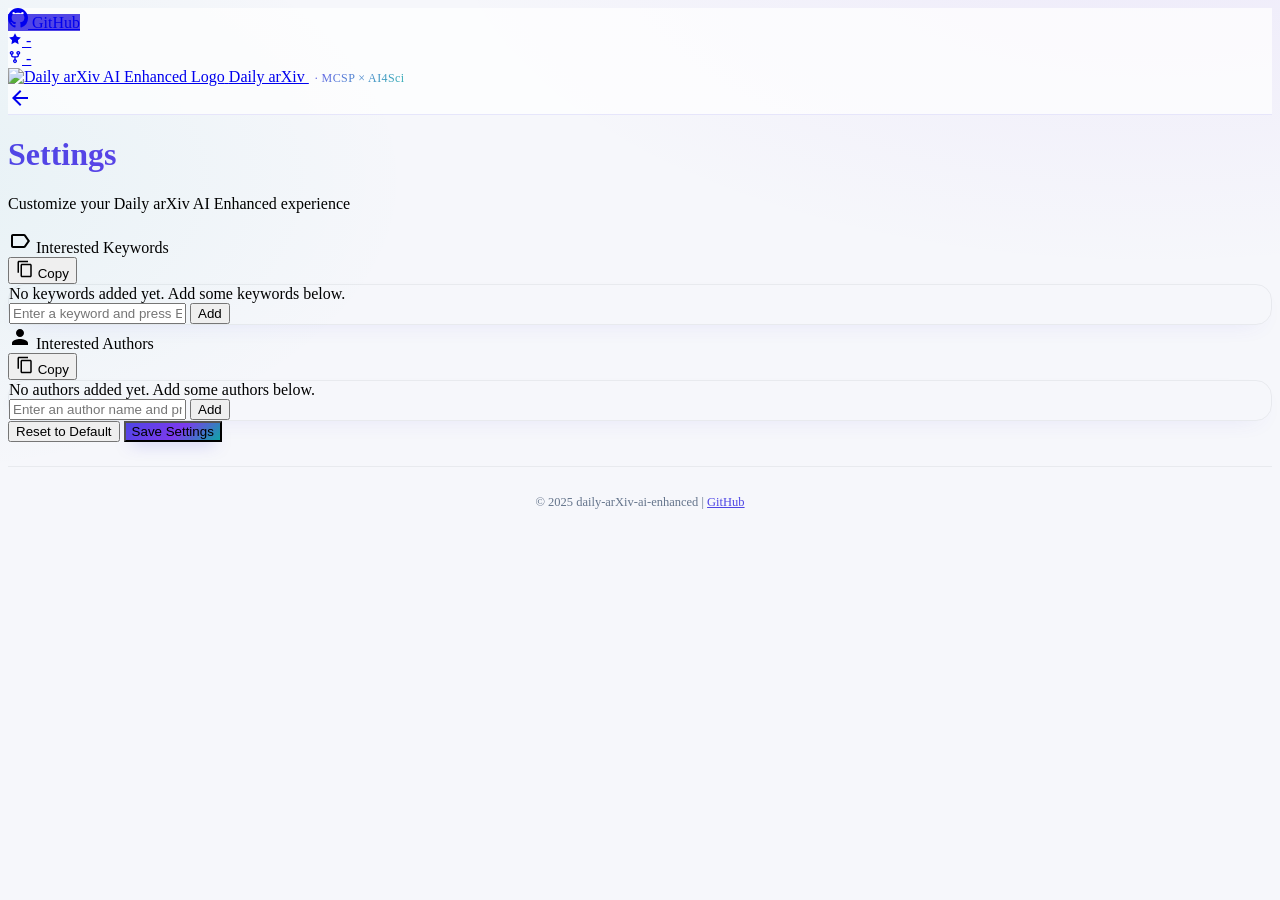
==== settings.html @ 2ae4d7bb "add cache-buster query strings to personalization assets Browser cache was likely serving stale pers" ====
<!DOCTYPE html>
<html lang="zh-CN">
<head>
    <meta charset="UTF-8">
    <meta name="viewport" content="width=device-width, initial-scale=1.0">
    <meta name="description" content="daily arxiv ai-enhanced settings">
    <title>Settings - Daily arXiv AI Enhanced</title>
    <link rel="icon" type="image/png" href="assets/logo2-removebg-preview.png">
    <link rel="shortcut icon" type="image/png" href="assets/logo2-removebg-preview.png">
    <link rel="stylesheet" href="css/styles.css">
    <link rel="stylesheet" href="css/settings.css">
    <link rel="stylesheet" href="css/personalization.css?v20260503-1757">
    <link rel="stylesheet" href="https://fonts.googleapis.com/css2?family=Inter:wght@300;400;500;600;700&display=swap">

    <!-- Authentication Scripts -->
    <script src="js/auth-config.js"></script>
    <script src="js/auth.js"></script>
    <!-- Personalization (Jade · MCSP × AI4Sci) -->
    <script src="js/personalization.js?v20260503-1757"></script>
    <script>
        // Check authentication on page load
        Auth.requireAuth();

        // Show logout button only if password protection is enabled
        document.addEventListener('DOMContentLoaded', function() {
            const logoutButton = document.getElementById('logoutButton');
            if (logoutButton && Auth.isPasswordEnabled()) {
                logoutButton.style.display = '';
            }
        });
    </script>
</head>
<body>
    <div class="app-container">
        <header>
            <div class="header-content">
                <div class="header-left">
                    <a href="https://github.com/dw-dengwei/daily-arXiv-ai-enhanced" target="_blank" class="github-button">
                        <svg height="20" width="20" viewBox="0 0 16 16" fill="currentColor" xmlns="http://www.w3.org/2000/svg">
                            <path fill-rule="evenodd" d="M8 0C3.58 0 0 3.58 0 8c0 3.54 2.29 6.53 5.47 7.59.4.07.55-.17.55-.38 0-.19-.01-.82-.01-1.49-2.01.37-2.53-.49-2.69-.94-.09-.23-.48-.94-.82-1.13-.28-.15-.68-.52-.01-.53.63-.01 1.08.58 1.23.82.72 1.21 1.87.87 2.33.66.07-.52.28-.87.51-1.07-1.78-.2-3.64-.89-3.64-3.95 0-.87.31-1.59.82-2.15-.08-.2-.36-1.02.08-2.12 0 0 .67-.21 2.2.82.64-.18 1.32-.27 2-.27.68 0 1.36.09 2 .27 1.53-1.04 2.2-.82 2.2-.82.44 1.1.16 1.92.08 2.12.51.56.82 1.27.82 2.15 0 3.07-1.87 3.75-3.65 3.95.29.25.54.73.54 1.48 0 1.07-.01 1.93-.01 2.2 0 .21.15.46.55.38A8.013 8.013 0 0016 8c0-4.42-3.58-8-8-8z"></path>
                        </svg>
                        <span class="github-text">GitHub</span>
                        <div class="github-stats">
                            <div class="star-badge">
                                <svg width="14" height="14" viewBox="0 0 24 24" fill="currentColor">
                                    <path d="M12 2l3.09 6.26L22 9.27l-5 4.87 1.18 6.88L12 17.77l-6.18 3.25L7 14.14 2 9.27l6.91-1.01L12 2z"/>
                                </svg>
                                <span class="star-count" id="starCount">-</span>
                            </div>
                            <div class="fork-badge">
                                <svg width="14" height="14" viewBox="0 0 16 16" fill="currentColor">
                                    <path d="M5 5.372v.878c0 .414.336.75.75.75h4.5a.75.75 0 0 0 .75-.75v-.878a2.25 2.25 0 1 1 1.5 0v.878a2.25 2.25 0 0 1-2.25 2.25h-1.5v2.128a2.251 2.251 0 1 1-1.5 0V8.5h-1.5A2.25 2.25 0 0 1 3.5 6.25v-.878a2.25 2.25 0 1 1 1.5 0ZM5 3.25a.75.75 0 1 0-1.5 0 .75.75 0 0 0 1.5 0Zm6.75.75a.75.75 0 1 0 0-1.5.75.75 0 0 0 0 1.5Zm-3 8.75a.75.75 0 1 0-1.5 0 .75.75 0 0 0 1.5 0Z"/>
                                </svg>
                                <span class="fork-count" id="forkCount">-</span>
                            </div>
                        </div>
                    </a>
                </div>
                
                <div class="header-center">
                    <a href="index.html" class="site-logo">
                        <img src="assets/logo2-removebg-preview.png" alt="Daily arXiv AI Enhanced Logo" class="logo-image">
                        <span class="site-title">Daily arXiv AI Enhanced</span>
                    </a>
                </div>
                
                <div class="header-controls">
                    <a href="index.html" class="back-button">
                        <svg width="24" height="24" viewBox="0 0 24 24" fill="none" xmlns="http://www.w3.org/2000/svg">
                            <path d="M20 11H7.83L13.42 5.41L12 4L4 12L12 20L13.41 18.59L7.83 13H20V11Z" fill="currentColor"/>
                        </svg>
                    </a>
                    <button id="logoutButton" onclick="Auth.logout()" class="icon-button" title="Logout" style="border: none; background: transparent; cursor: pointer; color: #e74c3c; display: none;">
                        <svg width="24" height="24" viewBox="0 0 24 24" fill="none" xmlns="http://www.w3.org/2000/svg">
                            <path d="M17 7L15.59 8.41L18.17 11H8V13H18.17L15.59 15.59L17 17L22 12L17 7ZM4 5H12V3H4C2.9 3 2 3.9 2 5V19C2 20.1 2.9 21 4 21H12V19H4V5Z" fill="currentColor"/>
                        </svg>
                    </button>
                </div>
            </div>
        </header>

        <main class="settings-page">
            <div class="settings-container">
                <div class="settings-header">
                    <h1>Settings</h1>
                    <p>Customize your Daily arXiv AI Enhanced experience</p>
                </div>

                <div class="settings-content">
                    <div class="settings-section">
                        <div class="keyword-section-title">
                            <div class="keyword-section-title-left">
                                <svg width="24" height="24" viewBox="0 0 24 24" fill="none" xmlns="http://www.w3.org/2000/svg">
                                    <path d="M17.63 5.84C17.27 5.33 16.67 5 16 5L5 5.01C3.9 5.01 3 5.9 3 7V17C3 18.1 3.9 18.99 5 18.99L16 19C16.67 19 17.27 18.67 17.63 18.16L22 12L17.63 5.84ZM16 17H5V7H16L19.55 12L16 17Z" fill="currentColor"/>
                                </svg>
                                Interested Keywords
                            </div>
                            <button id="copyKeywords" class="copy-button" title="Copy keywords to clipboard">
                                <svg width="18" height="18" viewBox="0 0 24 24" fill="none" xmlns="http://www.w3.org/2000/svg">
                                    <path d="M16 1H4c-1.1 0-2 .9-2 2v14h2V3h12V1zm3 4H8c-1.1 0-2 .9-2 2v14c0 1.1.9 2 2 2h11c1.1 0 2-.9 2-2V7c0-1.1-.9-2-2-2zm0 16H8V7h11v14z" fill="currentColor"/>
                                </svg>
                                Copy
                            </button>
                        </div>
                        <div class="settings-card">
                            <div class="settings-item">
                                <div class="tag-selector">
                                    <div class="selected-tags" id="selectedKeywords">
                                        <div class="empty-tag-message" id="emptyTagMessage">No keywords added yet. Add some keywords below.</div>
                                    </div>
                                    <div class="tag-input-container">
                                        <input type="text" id="keywordInput" class="settings-input" placeholder="Enter a keyword and press Enter...">
                                        <button id="addKeyword" class="add-tag-button">Add</button>
                                    </div>
                                </div>
                            </div>
                        </div>
                    </div>

                    <div class="settings-section">
                        <div class="keyword-section-title">
                            <div class="keyword-section-title-left">
                                <svg width="24" height="24" viewBox="0 0 24 24" fill="none" xmlns="http://www.w3.org/2000/svg">
                                    <path d="M12 12c2.21 0 4-1.79 4-4s-1.79-4-4-4-4 1.79-4 4 1.79 4 4 4zm0 2c-2.67 0-8 1.34-8 4v2h16v-2c0-2.66-5.33-4-8-4z" fill="currentColor"/>
                                </svg>
                                Interested Authors
                            </div>
                            <button id="copyAuthors" class="copy-button" title="Copy authors to clipboard">
                                <svg width="18" height="18" viewBox="0 0 24 24" fill="none" xmlns="http://www.w3.org/2000/svg">
                                    <path d="M16 1H4c-1.1 0-2 .9-2 2v14h2V3h12V1zm3 4H8c-1.1 0-2 .9-2 2v14c0 1.1.9 2 2 2h11c1.1 0 2-.9 2-2V7c0-1.1-.9-2-2-2zm0 16H8V7h11v14z" fill="currentColor"/>
                                </svg>
                                Copy
                            </button>
                        </div>
                        <div class="settings-card">
                            <div class="settings-item">
                                <div class="tag-selector">
                                    <div class="selected-tags" id="selectedAuthors">
                                        <div class="empty-tag-message" id="emptyAuthorMessage">No authors added yet. Add some authors below.</div>
                                    </div>
                                    <div class="tag-input-container">
                                        <input type="text" id="authorInput" class="settings-input" placeholder="Enter an author name and press Enter...">
                                        <button id="addAuthor" class="add-tag-button">Add</button>
                                    </div>
                                </div>
                            </div>
                        </div>
                    </div>
                </div>

                <div class="settings-actions">
                    <button id="resetSettings" class="button">Reset to Default</button>
                    <button id="saveSettings" class="button primary">Save Settings</button>
                </div>
            </div>
        </main>
        
        <footer>
            <div class="footer-content">
                <p>&copy; 2025 daily-arXiv-ai-enhanced | <a href="https://github.com/dw-dengwei/daily-arXiv-ai-enhanced" target="_blank">GitHub</a></p>
            </div>
        </footer>
    </div>

    <script src="js/settings.js"></script>
</body>
</html>
---- css/personalization.css ----
/* =============================================================
   Personalization layer — Jade (MCSP × AI4Science)
   Loaded after styles.css so all selectors win on specificity.
   Delete this file + the <link> tags in HTML to revert.
   ============================================================= */

:root {
  /* Refined sci-leaning palette: deep indigo → violet → teal accent */
  --p-indigo:  #4f46e5;
  --p-violet:  #7c3aed;
  --p-teal:    #0ea5a5;
  --p-rose:    #e11d48;
  --p-bg-soft: #f6f7fb;
  --p-grad-hero: linear-gradient(135deg, #4f46e5 0%, #7c3aed 55%, #0ea5a5 100%);
  --p-grad-soft: linear-gradient(135deg, rgba(79,70,229,0.10) 0%, rgba(124,58,237,0.10) 50%, rgba(14,165,165,0.10) 100%);
  --p-shadow-soft: 0 10px 30px -10px rgba(79, 70, 229, 0.25),
                   0 4px 10px -4px rgba(124, 58, 237, 0.18);
}

/* Subtle global background gradient — keeps cards crisp */
body {
  background:
    radial-gradient(1200px 600px at 90% -10%, rgba(124,58,237,0.07), transparent 60%),
    radial-gradient(900px 500px at -10% 20%, rgba(14,165,165,0.07), transparent 60%),
    var(--p-bg-soft);
  background-attachment: fixed;
}

/* Smoother sticky header */
header {
  background-color: rgba(255, 255, 255, 0.72) !important;
  border-bottom: 1px solid rgba(79, 70, 229, 0.12) !important;
}

/* Site-title suffix (small, fades nicely) */
.site-title-suffix {
  display: inline-block;
  margin-left: 6px;
  font-size: 12px;
  font-weight: 500;
  letter-spacing: 0.4px;
  background: linear-gradient(135deg, var(--p-indigo), var(--p-teal));
  -webkit-background-clip: text;
  -webkit-text-fill-color: transparent;
  background-clip: text;
  opacity: 0.85;
  vertical-align: middle;
}

/* ---------- Hero banner ---------- */
.personal-hero {
  position: relative;
  margin: 18px 0 8px 0;
  padding: 22px 26px;
  border-radius: 18px;
  background:
    linear-gradient(135deg, rgba(255,255,255,0.92), rgba(255,255,255,0.78)),
    var(--p-grad-soft);
  border: 1px solid rgba(79, 70, 229, 0.14);
  box-shadow: var(--p-shadow-soft);
  overflow: hidden;
  isolation: isolate;
}

.personal-hero::before {
  content: "";
  position: absolute;
  inset: -1px;
  border-radius: 18px;
  padding: 1px;
  background: var(--p-grad-hero);
  -webkit-mask:
    linear-gradient(#000 0 0) content-box,
    linear-gradient(#000 0 0);
  -webkit-mask-composite: xor;
          mask-composite: exclude;
  opacity: 0.35;
  pointer-events: none;
  z-index: 0;
}

.personal-hero::after {
  /* Soft floating orb in the corner */
  content: "";
  position: absolute;
  top: -60px; right: -60px;
  width: 220px; height: 220px;
  background: radial-gradient(circle at 30% 30%, rgba(124,58,237,0.35), rgba(14,165,165,0.0) 65%);
  filter: blur(20px);
  z-index: 0;
  pointer-events: none;
}

.personal-hero-inner {
  position: relative;
  z-index: 1;
  display: flex;
  align-items: center;
  justify-content: space-between;
  gap: 24px;
}

.personal-hero-text { flex: 1 1 auto; min-width: 0; }

.personal-hero-eyebrow {
  display: inline-flex;
  align-items: center;
  gap: 8px;
  padding: 4px 10px;
  border-radius: 999px;
  background: rgba(79, 70, 229, 0.08);
  color: var(--p-indigo);
  font-size: 12px;
  font-weight: 600;
  letter-spacing: 0.3px;
  margin-bottom: 10px;
}

.hero-dot {
  width: 8px; height: 8px;
  border-radius: 50%;
  background: var(--p-teal);
  box-shadow: 0 0 0 4px rgba(14, 165, 165, 0.18);
  animation: heroPulse 2s ease-in-out infinite;
}
@keyframes heroPulse {
  0%, 100% { transform: scale(1); opacity: 1; }
  50%      { transform: scale(1.25); opacity: 0.75; }
}

.personal-hero-title {
  font-size: clamp(20px, 2.4vw, 28px);
  font-weight: 700;
  line-height: 1.25;
  letter-spacing: -0.01em;
  color: #0f172a;
  margin: 0 0 8px 0;
}

.hero-grad {
  background: linear-gradient(135deg, var(--p-indigo), var(--p-violet));
  -webkit-background-clip: text;
  -webkit-text-fill-color: transparent;
  background-clip: text;
}
.hero-grad-alt {
  background: linear-gradient(135deg, var(--p-violet), var(--p-teal));
  -webkit-background-clip: text;
  -webkit-text-fill-color: transparent;
  background-clip: text;
}

.personal-hero-sub {
  color: #475569;
  font-size: 14px;
  line-height: 1.55;
  max-width: 720px;
  margin: 0 0 12px 0;
}

.hero-link {
  color: var(--p-indigo);
  font-weight: 600;
  text-decoration: none;
  border-bottom: 1px dashed rgba(79,70,229,0.4);
}
.hero-link:hover { color: var(--p-violet); border-bottom-style: solid; text-decoration: none; }

.personal-hero-chips {
  display: flex;
  flex-wrap: wrap;
  gap: 6px;
  margin-top: 4px;
}

.hero-chip {
  display: inline-flex;
  align-items: center;
  padding: 5px 11px;
  border-radius: 999px;
  font-size: 12.5px;
  font-weight: 500;
  background: white;
  color: var(--p-indigo);
  border: 1px solid rgba(79,70,229,0.22);
  cursor: pointer;
  transition: transform .15s ease, box-shadow .15s ease, background .15s ease;
}
.hero-chip:hover {
  background: rgba(79,70,229,0.06);
  transform: translateY(-1px);
  box-shadow: 0 4px 12px -6px rgba(79,70,229,0.4);
}
.hero-chip-more {
  background: rgba(15,23,42,0.04);
  color: #475569;
  border-color: rgba(15,23,42,0.12);
  cursor: default;
}
.hero-chip-empty {
  background: transparent;
  color: #64748b;
  border-style: dashed;
  cursor: default;
}
.hero-chip-pulse {
  animation: chipPulse 0.6s ease;
}

/* ---- Time-window preset buttons ---- */
.personal-hero-ranges {
  display: flex;
  flex-wrap: wrap;
  gap: 6px;
  align-items: center;
  margin-top: 12px;
  padding-top: 12px;
  border-top: 1px dashed rgba(79,70,229,0.18);
}
.hero-range-label {
  font-size: 11px;
  font-weight: 700;
  letter-spacing: 0.4px;
  text-transform: uppercase;
  color: var(--p-indigo);
  margin-right: 4px;
}
.hero-range-btn {
  padding: 5px 11px;
  font-size: 12.5px;
  font-weight: 500;
  border-radius: 999px;
  border: 1px solid rgba(79,70,229,0.22);
  background: white;
  color: var(--p-indigo);
  cursor: pointer;
  transition: transform .15s ease, box-shadow .15s ease, background .15s ease;
}
.hero-range-btn:hover {
  background: rgba(79,70,229,0.06);
  transform: translateY(-1px);
  box-shadow: 0 4px 12px -6px rgba(79,70,229,0.4);
}
.hero-range-btn.active {
  background: var(--p-grad-hero);
  color: white;
  border-color: transparent;
  box-shadow: 0 6px 14px -6px rgba(79,70,229,0.5);
}
@keyframes chipPulse {
  0%   { box-shadow: 0 0 0 0 rgba(79,70,229,0.5); }
  70%  { box-shadow: 0 0 0 10px rgba(79,70,229,0); }
  100% { box-shadow: 0 0 0 0 rgba(79,70,229,0); }
}

.personal-hero-side {
  display: flex;
  gap: 14px;
  flex: 0 0 auto;
}

.hero-stat {
  min-width: 96px;
  padding: 12px 14px;
  border-radius: 14px;
  background: white;
  border: 1px solid rgba(79,70,229,0.12);
  text-align: center;
  box-shadow: 0 6px 18px -10px rgba(79,70,229,0.35);
}
.hero-stat-num {
  font-size: 22px;
  font-weight: 700;
  background: linear-gradient(135deg, var(--p-indigo), var(--p-teal));
  -webkit-background-clip: text;
  -webkit-text-fill-color: transparent;
  background-clip: text;
}
.hero-stat-label {
  margin-top: 2px;
  font-size: 11px;
  color: #64748b;
  letter-spacing: 0.3px;
  text-transform: uppercase;
}

@media (max-width: 820px) {
  .personal-hero-inner { flex-direction: column; align-items: flex-start; }
  .personal-hero-side  { width: 100%; }
  .hero-stat { flex: 1; }
}

/* ---------- Paper card polish ---------- */
.paper-card {
  border: 1px solid rgba(15,23,42,0.06);
  border-radius: 16px !important;
  transition: transform .18s ease, box-shadow .18s ease, border-color .18s ease !important;
}
.paper-card:hover {
  transform: translateY(-3px) !important;
  border-color: rgba(79,70,229,0.22);
  box-shadow:
    0 14px 30px -16px rgba(79,70,229,0.30),
    0 4px 10px -4px rgba(15,23,42,0.06) !important;
}
.paper-card-header {
  border-bottom: 1px solid rgba(15,23,42,0.06) !important;
}
.paper-card-title {
  letter-spacing: -0.005em;
}
.paper-card-summary {
  border-left: 3px solid var(--p-indigo) !important;
  background: linear-gradient(135deg, rgba(79,70,229,0.05), rgba(14,165,165,0.05)) !important;
  border-radius: 10px !important;
}

/* ---------- Filter / category chips polish ---------- */
.category-button.active {
  background: linear-gradient(135deg, var(--p-indigo), var(--p-violet)) !important;
  box-shadow: 0 6px 14px -6px rgba(79,70,229,0.5) !important;
}
.author-button {
  background-color: rgba(14, 165, 165, 0.08) !important;
  color: var(--p-teal) !important;
  border-color: rgba(14, 165, 165, 0.25) !important;
}
.author-button.active {
  background: linear-gradient(135deg, var(--p-teal), var(--p-indigo)) !important;
  border-color: var(--p-teal) !important;
  color: #fff !important;
  box-shadow: 0 6px 14px -6px rgba(14,165,165,0.5) !important;
}
.keyword-button {
  background-color: rgba(124, 58, 237, 0.08) !important;
  color: var(--p-violet) !important;
  border-color: rgba(124, 58, 237, 0.22) !important;
}
.keyword-button.active {
  background: linear-gradient(135deg, var(--p-violet), var(--p-indigo)) !important;
  border-color: var(--p-violet) !important;
  color: #fff !important;
  box-shadow: 0 6px 14px -6px rgba(124,58,237,0.5) !important;
}

/* ---------- GitHub button: tone down to match new palette ---------- */
.github-button {
  background: linear-gradient(135deg, var(--p-indigo), var(--p-violet)) !important;
}

/* ---------- arXiv URL row on each card ---------- */
.paper-arxiv-link {
  display: flex;
  align-items: center;
  gap: 8px;
  margin-top: 6px;
  font-family: ui-monospace, SFMono-Regular, "JetBrains Mono", monospace;
  font-size: 12px;
}
.paper-arxiv-link a {
  color: var(--p-indigo);
  text-decoration: none;
  padding: 2px 8px;
  border-radius: 999px;
  background: rgba(79,70,229,0.08);
  border: 1px solid rgba(79,70,229,0.18);
  transition: background .15s ease, color .15s ease;
}
.paper-arxiv-link a:hover {
  background: rgba(79,70,229,0.15);
  color: var(--p-violet);
  text-decoration: none;
}
.paper-arxiv-link .arxiv-id-prefix {
  color: #94a3b8;
  margin-right: 2px;
}
.paper-arxiv-link .paper-arxiv-pdf {
  background: rgba(225,29,72,0.08);
  border-color: rgba(225,29,72,0.22);
  color: var(--p-rose);
  font-weight: 600;
}
.paper-arxiv-link .paper-arxiv-pdf:hover {
  background: rgba(225,29,72,0.16);
  color: var(--p-rose);
}
.paper-arxiv-link .paper-arxiv-copy {
  background: transparent;
  border: 1px solid rgba(15,23,42,0.12);
  color: #64748b;
  padding: 2px 8px;
  border-radius: 999px;
  cursor: pointer;
  font-size: 12px;
  line-height: 1;
}
.paper-arxiv-link .paper-arxiv-copy:hover {
  background: rgba(15,23,42,0.05);
  color: var(--p-indigo);
  border-color: rgba(79,70,229,0.3);
}

/* ---------- Per-card status controls (★ + Reading/Finished cycle) ---------- */
.paper-status-controls {
  display: inline-flex;
  align-items: center;
  gap: 6px;
  margin-left: 10px;
}
.status-pip {
  font-size: 12px;
  font-weight: 600;
  padding: 3px 9px;
  border-radius: 999px;
  border: 1px solid rgba(15,23,42,0.10);
  background: white;
  color: #64748b;
  cursor: pointer;
  line-height: 1.2;
  transition: all .15s ease;
}
.status-pip:hover { transform: translateY(-1px); }
.status-pip.status-star {
  font-size: 14px;
  padding: 3px 8px;
}
.status-pip.status-star.on {
  background: linear-gradient(135deg, #ffd166, #f59e0b);
  color: #fff;
  border-color: rgba(245,158,11,0.5);
  box-shadow: 0 4px 10px -4px rgba(245,158,11,0.6);
}
.status-pip.status-set.on {
  background: linear-gradient(135deg, var(--p-indigo), var(--p-violet));
  color: white;
  border-color: var(--p-indigo);
  box-shadow: 0 4px 10px -4px rgba(79,70,229,0.5);
}

/* Card-level status visual cues */
.paper-card.paper-status-important {
  border-color: rgba(245,158,11,0.45) !important;
  box-shadow: 0 8px 22px -10px rgba(245,158,11,0.35),
              0 4px 10px -4px rgba(15,23,42,0.06) !important;
}
.paper-card.paper-status-important::before {
  content: "★";
  position: absolute;
  top: 8px; left: 10px;
  color: #f59e0b;
  font-size: 18px;
  text-shadow: 0 1px 2px rgba(245,158,11,0.4);
  z-index: 2;
}
.paper-card.paper-status-finished {
  opacity: 0.78;
}
.paper-card.paper-status-finished .paper-card-title {
  text-decoration: line-through;
  text-decoration-color: rgba(15,23,42,0.25);
}
.paper-card.paper-status-reading {
  border-left: 3px solid var(--p-indigo) !important;
}

/* ---------- Status filter bar (header) ---------- */
.personal-status-filter {
  display: flex;
  align-items: center;
  gap: 8px;
  flex-wrap: wrap;
  max-width: 1440px;
  width: 100%;
  margin: 0 auto;
  padding: 4px 24px 10px;
}
.personal-status-filter .filter-nav-label {
  font-weight: 600;
  background: var(--p-grad-hero);
  -webkit-background-clip: text;
  -webkit-text-fill-color: transparent;
  background-clip: text;
  margin-right: 6px;
  white-space: nowrap;
  min-width: 90px;
  letter-spacing: 0.3px;
  font-size: 14px;
  text-transform: uppercase;
}
.status-filter-btn {
  display: inline-flex;
  align-items: center;
  gap: 4px;
  padding: 5px 11px;
  background: white;
  border: 1px solid rgba(15,23,42,0.1);
  border-radius: 999px;
  font-size: 13px;
  font-weight: 500;
  color: var(--text-secondary);
  cursor: pointer;
  transition: all .15s ease;
}
.status-filter-btn:hover {
  border-color: rgba(79,70,229,0.35);
  color: var(--p-indigo);
}
.status-filter-btn.active {
  background: var(--p-grad-hero);
  color: white;
  border-color: transparent;
  box-shadow: 0 6px 14px -6px rgba(79,70,229,0.5);
}
.status-filter-btn .cnt {
  opacity: 0.65;
  font-weight: 400;
  margin-left: 2px;
}

/* ---------- Empty state when keyword filter yields zero matches ---------- */
.personal-empty {
  margin: 32px auto;
  padding: 40px 24px;
  max-width: 640px;
  text-align: center;
  background: linear-gradient(135deg, rgba(255,255,255,0.92), rgba(255,255,255,0.78)),
              var(--p-grad-soft);
  border: 1px solid rgba(79,70,229,0.14);
  border-radius: 18px;
  box-shadow: var(--p-shadow-soft);
}
.personal-empty-icon {
  font-size: 48px;
  line-height: 1;
  margin-bottom: 12px;
  background: var(--p-grad-hero);
  -webkit-background-clip: text;
  -webkit-text-fill-color: transparent;
  background-clip: text;
}
.personal-empty h3 {
  font-size: 20px;
  font-weight: 700;
  color: #0f172a;
  margin: 0 0 12px 0;
  letter-spacing: -0.01em;
}
.personal-empty p {
  color: #475569;
  font-size: 14px;
  line-height: 1.6;
  margin: 0 0 10px 0;
}
.personal-empty p code {
  font-family: ui-monospace, SFMono-Regular, monospace;
  background: rgba(79,70,229,0.08);
  color: var(--p-indigo);
  padding: 1px 6px;
  border-radius: 4px;
  font-size: 12.5px;
}
.personal-empty .personal-empty-hint {
  font-size: 12.5px;
  color: #64748b;
}
.personal-empty a {
  color: var(--p-indigo);
  font-weight: 600;
  text-decoration: none;
  border-bottom: 1px dashed rgba(79,70,229,0.4);
}
.personal-empty a:hover { color: var(--p-violet); border-bottom-style: solid; }

/* ---------- Footer ---------- */
footer {
  margin-top: 24px;
  padding: 16px 24px;
  text-align: center;
  font-size: 12.5px;
  color: #64748b;
  border-top: 1px solid rgba(15,23,42,0.06);
}
footer .footer-content { max-width: 1440px; margin: 0 auto; }
footer a { color: var(--p-indigo); }

/* ---------- Back-to-top button: nicer hover ---------- */
.back-to-top {
  background: var(--p-grad-hero) !important;
  color: white !important;
  box-shadow: var(--p-shadow-soft) !important;
}
.back-to-top:hover { transform: translateY(-2px); }

/* ---------- Settings page polish ---------- */
.settings-header h1 {
  background: var(--p-grad-hero);
  -webkit-background-clip: text;
  -webkit-text-fill-color: transparent;
  background-clip: text;
}
.settings-card {
  border-radius: 16px !important;
  border: 1px solid rgba(15,23,42,0.06) !important;
  box-shadow: 0 8px 24px -16px rgba(79,70,229,0.25) !important;
}
.button.primary {
  background: var(--p-grad-hero) !important;
  box-shadow: 0 8px 16px -8px rgba(79,70,229,0.5) !important;
}
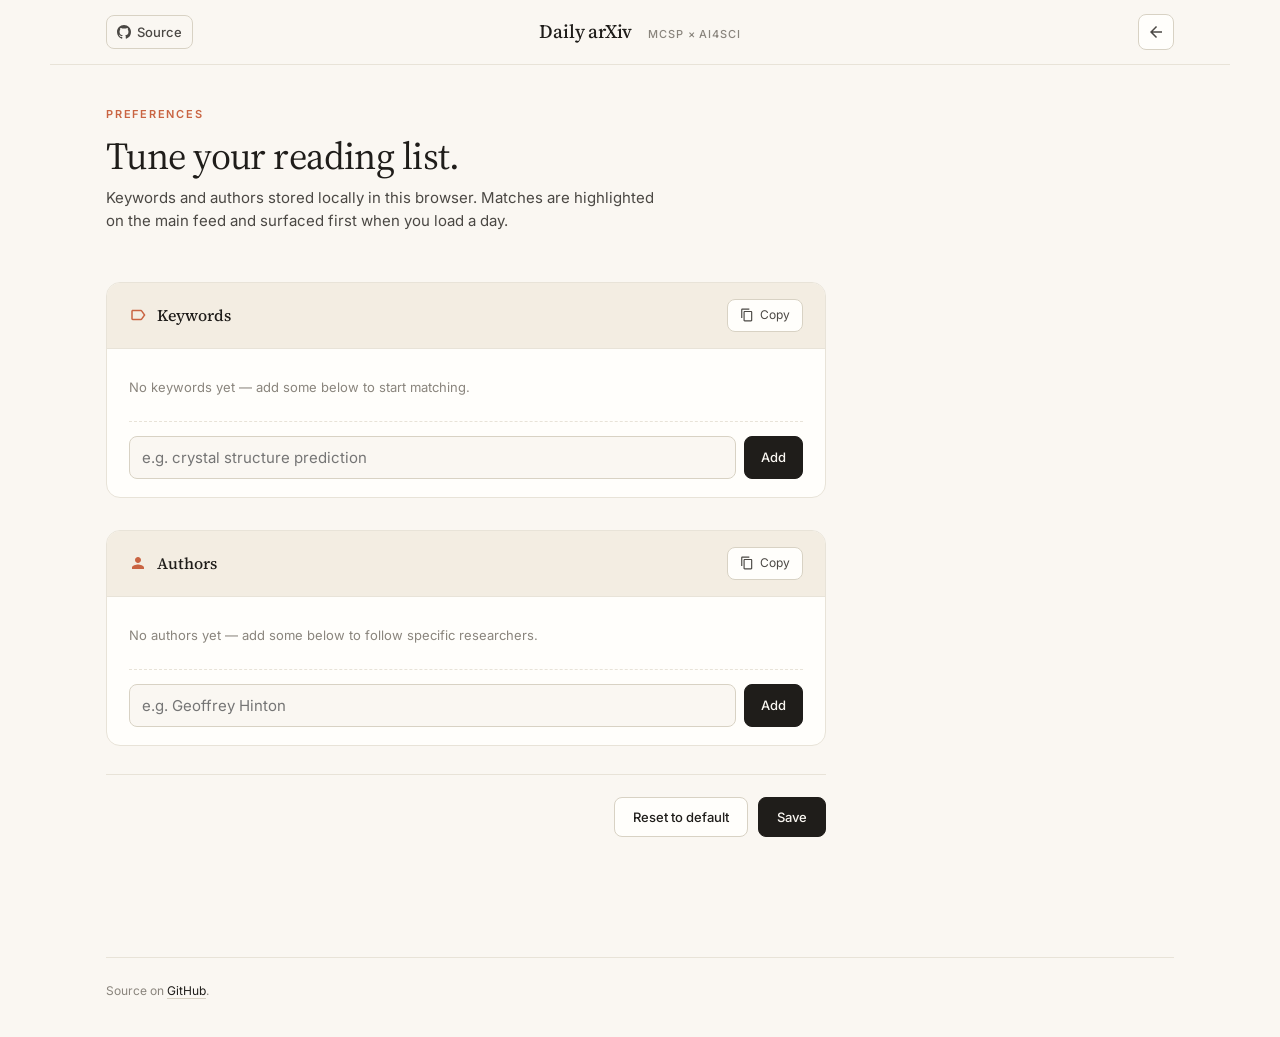
==== commit 8f69da5b: "redesign: claude-style frontend + relevance/data-flow fixes Frontend (visible immediately): - Single" ====
--- a/settings.html
+++ b/settings.html
@@ -1,32 +1,23 @@
 <!DOCTYPE html>
-<html lang="zh-CN">
+<html lang="en">
 <head>
     <meta charset="UTF-8">
     <meta name="viewport" content="width=device-width, initial-scale=1.0">
-    <meta name="description" content="daily arxiv ai-enhanced settings">
-    <title>Settings - Daily arXiv AI Enhanced</title>
+    <meta name="description" content="Daily arXiv settings">
+    <title>Settings · Daily arXiv</title>
     <link rel="icon" type="image/png" href="assets/logo2-removebg-preview.png">
-    <link rel="shortcut icon" type="image/png" href="assets/logo2-removebg-preview.png">
-    <link rel="stylesheet" href="css/styles.css">
-    <link rel="stylesheet" href="css/settings.css">
-    <link rel="stylesheet" href="css/personalization.css?v20260503-1757">
-    <link rel="stylesheet" href="https://fonts.googleapis.com/css2?family=Inter:wght@300;400;500;600;700&display=swap">
+    <link rel="stylesheet" href="css/claude.css?v=20260504">
+    <link rel="stylesheet" href="https://fonts.googleapis.com/css2?family=Inter:wght@400;500;600;700&family=Source+Serif+Pro:wght@400;500;600&display=swap">
 
-    <!-- Authentication Scripts -->
     <script src="js/auth-config.js"></script>
     <script src="js/auth.js"></script>
-    <!-- Personalization (Jade · MCSP × AI4Sci) -->
-    <script src="js/personalization.js?v20260503-1757"></script>
+    <script>window.SUPPRESS_PERSONAL_HERO = true;</script>
+    <script src="js/personalization.js?v=20260504"></script>
     <script>
-        // Check authentication on page load
         Auth.requireAuth();
-
-        // Show logout button only if password protection is enabled
         document.addEventListener('DOMContentLoaded', function() {
             const logoutButton = document.getElementById('logoutButton');
-            if (logoutButton && Auth.isPasswordEnabled()) {
-                logoutButton.style.display = '';
-            }
+            if (logoutButton && Auth.isPasswordEnabled()) logoutButton.style.display = '';
         });
     </script>
 </head>
@@ -35,43 +26,29 @@
         <header>
             <div class="header-content">
                 <div class="header-left">
-                    <a href="https://github.com/dw-dengwei/daily-arXiv-ai-enhanced" target="_blank" class="github-button">
-                        <svg height="20" width="20" viewBox="0 0 16 16" fill="currentColor" xmlns="http://www.w3.org/2000/svg">
+                    <a href="https://github.com/Jiayihua2001/daily-arXiv-ai-enhanced" target="_blank" class="github-button">
+                        <svg viewBox="0 0 16 16" fill="currentColor" xmlns="http://www.w3.org/2000/svg">
                             <path fill-rule="evenodd" d="M8 0C3.58 0 0 3.58 0 8c0 3.54 2.29 6.53 5.47 7.59.4.07.55-.17.55-.38 0-.19-.01-.82-.01-1.49-2.01.37-2.53-.49-2.69-.94-.09-.23-.48-.94-.82-1.13-.28-.15-.68-.52-.01-.53.63-.01 1.08.58 1.23.82.72 1.21 1.87.87 2.33.66.07-.52.28-.87.51-1.07-1.78-.2-3.64-.89-3.64-3.95 0-.87.31-1.59.82-2.15-.08-.2-.36-1.02.08-2.12 0 0 .67-.21 2.2.82.64-.18 1.32-.27 2-.27.68 0 1.36.09 2 .27 1.53-1.04 2.2-.82 2.2-.82.44 1.1.16 1.92.08 2.12.51.56.82 1.27.82 2.15 0 3.07-1.87 3.75-3.65 3.95.29.25.54.73.54 1.48 0 1.07-.01 1.93-.01 2.2 0 .21.15.46.55.38A8.013 8.013 0 0016 8c0-4.42-3.58-8-8-8z"></path>
                         </svg>
-                        <span class="github-text">GitHub</span>
-                        <div class="github-stats">
-                            <div class="star-badge">
-                                <svg width="14" height="14" viewBox="0 0 24 24" fill="currentColor">
-                                    <path d="M12 2l3.09 6.26L22 9.27l-5 4.87 1.18 6.88L12 17.77l-6.18 3.25L7 14.14 2 9.27l6.91-1.01L12 2z"/>
-                                </svg>
-                                <span class="star-count" id="starCount">-</span>
-                            </div>
-                            <div class="fork-badge">
-                                <svg width="14" height="14" viewBox="0 0 16 16" fill="currentColor">
-                                    <path d="M5 5.372v.878c0 .414.336.75.75.75h4.5a.75.75 0 0 0 .75-.75v-.878a2.25 2.25 0 1 1 1.5 0v.878a2.25 2.25 0 0 1-2.25 2.25h-1.5v2.128a2.251 2.251 0 1 1-1.5 0V8.5h-1.5A2.25 2.25 0 0 1 3.5 6.25v-.878a2.25 2.25 0 1 1 1.5 0ZM5 3.25a.75.75 0 1 0-1.5 0 .75.75 0 0 0 1.5 0Zm6.75.75a.75.75 0 1 0 0-1.5.75.75 0 0 0 0 1.5Zm-3 8.75a.75.75 0 1 0-1.5 0 .75.75 0 0 0 1.5 0Z"/>
-                                </svg>
-                                <span class="fork-count" id="forkCount">-</span>
-                            </div>
-                        </div>
+                        <span class="github-text">Source</span>
                     </a>
                 </div>
-                
+
                 <div class="header-center">
                     <a href="index.html" class="site-logo">
-                        <img src="assets/logo2-removebg-preview.png" alt="Daily arXiv AI Enhanced Logo" class="logo-image">
-                        <span class="site-title">Daily arXiv AI Enhanced</span>
+                        <span class="site-title">Daily arXiv</span>
+                        <span class="site-title-suffix">MCSP × AI4Sci</span>
                     </a>
                 </div>
-                
+
                 <div class="header-controls">
-                    <a href="index.html" class="back-button">
-                        <svg width="24" height="24" viewBox="0 0 24 24" fill="none" xmlns="http://www.w3.org/2000/svg">
+                    <a href="index.html" class="back-button" title="Back to feed">
+                        <svg viewBox="0 0 24 24" fill="none" xmlns="http://www.w3.org/2000/svg">
                             <path d="M20 11H7.83L13.42 5.41L12 4L4 12L12 20L13.41 18.59L7.83 13H20V11Z" fill="currentColor"/>
                         </svg>
                     </a>
-                    <button id="logoutButton" onclick="Auth.logout()" class="icon-button" title="Logout" style="border: none; background: transparent; cursor: pointer; color: #e74c3c; display: none;">
-                        <svg width="24" height="24" viewBox="0 0 24 24" fill="none" xmlns="http://www.w3.org/2000/svg">
+                    <button id="logoutButton" onclick="Auth.logout()" class="icon-button" title="Sign out" style="display: none;">
+                        <svg viewBox="0 0 24 24" fill="none" xmlns="http://www.w3.org/2000/svg">
                             <path d="M17 7L15.59 8.41L18.17 11H8V13H18.17L15.59 15.59L17 17L22 12L17 7ZM4 5H12V3H4C2.9 3 2 3.9 2 5V19C2 20.1 2.9 21 4 21H12V19H4V5Z" fill="currentColor"/>
                         </svg>
                     </button>
@@ -81,22 +58,26 @@
 
         <main class="settings-page">
             <div class="settings-container">
-                <div class="settings-header">
-                    <h1>Settings</h1>
-                    <p>Customize your Daily arXiv AI Enhanced experience</p>
-                </div>
+                <section class="subpage-head">
+                    <span class="eyebrow">Preferences</span>
+                    <h1>Tune your reading list.</h1>
+                    <p class="lede">
+                        Keywords and authors stored locally in this browser. Matches are
+                        highlighted on the main feed and surfaced first when you load a day.
+                    </p>
+                </section>
 
                 <div class="settings-content">
                     <div class="settings-section">
                         <div class="keyword-section-title">
                             <div class="keyword-section-title-left">
-                                <svg width="24" height="24" viewBox="0 0 24 24" fill="none" xmlns="http://www.w3.org/2000/svg">
+                                <svg viewBox="0 0 24 24" fill="none" xmlns="http://www.w3.org/2000/svg">
                                     <path d="M17.63 5.84C17.27 5.33 16.67 5 16 5L5 5.01C3.9 5.01 3 5.9 3 7V17C3 18.1 3.9 18.99 5 18.99L16 19C16.67 19 17.27 18.67 17.63 18.16L22 12L17.63 5.84ZM16 17H5V7H16L19.55 12L16 17Z" fill="currentColor"/>
                                 </svg>
-                                Interested Keywords
+                                Keywords
                             </div>
                             <button id="copyKeywords" class="copy-button" title="Copy keywords to clipboard">
-                                <svg width="18" height="18" viewBox="0 0 24 24" fill="none" xmlns="http://www.w3.org/2000/svg">
+                                <svg viewBox="0 0 24 24" fill="none" xmlns="http://www.w3.org/2000/svg">
                                     <path d="M16 1H4c-1.1 0-2 .9-2 2v14h2V3h12V1zm3 4H8c-1.1 0-2 .9-2 2v14c0 1.1.9 2 2 2h11c1.1 0 2-.9 2-2V7c0-1.1-.9-2-2-2zm0 16H8V7h11v14z" fill="currentColor"/>
                                 </svg>
                                 Copy
@@ -106,10 +87,10 @@
                             <div class="settings-item">
                                 <div class="tag-selector">
                                     <div class="selected-tags" id="selectedKeywords">
-                                        <div class="empty-tag-message" id="emptyTagMessage">No keywords added yet. Add some keywords below.</div>
+                                        <div class="empty-tag-message" id="emptyTagMessage">No keywords yet — add some below to start matching.</div>
                                     </div>
                                     <div class="tag-input-container">
-                                        <input type="text" id="keywordInput" class="settings-input" placeholder="Enter a keyword and press Enter...">
+                                        <input type="text" id="keywordInput" class="settings-input" placeholder="e.g. crystal structure prediction">
                                         <button id="addKeyword" class="add-tag-button">Add</button>
                                     </div>
                                 </div>
@@ -120,13 +101,13 @@
                     <div class="settings-section">
                         <div class="keyword-section-title">
                             <div class="keyword-section-title-left">
-                                <svg width="24" height="24" viewBox="0 0 24 24" fill="none" xmlns="http://www.w3.org/2000/svg">
+                                <svg viewBox="0 0 24 24" fill="none" xmlns="http://www.w3.org/2000/svg">
                                     <path d="M12 12c2.21 0 4-1.79 4-4s-1.79-4-4-4-4 1.79-4 4 1.79 4 4 4zm0 2c-2.67 0-8 1.34-8 4v2h16v-2c0-2.66-5.33-4-8-4z" fill="currentColor"/>
                                 </svg>
-                                Interested Authors
+                                Authors
                             </div>
                             <button id="copyAuthors" class="copy-button" title="Copy authors to clipboard">
-                                <svg width="18" height="18" viewBox="0 0 24 24" fill="none" xmlns="http://www.w3.org/2000/svg">
+                                <svg viewBox="0 0 24 24" fill="none" xmlns="http://www.w3.org/2000/svg">
                                     <path d="M16 1H4c-1.1 0-2 .9-2 2v14h2V3h12V1zm3 4H8c-1.1 0-2 .9-2 2v14c0 1.1.9 2 2 2h11c1.1 0 2-.9 2-2V7c0-1.1-.9-2-2-2zm0 16H8V7h11v14z" fill="currentColor"/>
                                 </svg>
                                 Copy
@@ -136,10 +117,10 @@
                             <div class="settings-item">
                                 <div class="tag-selector">
                                     <div class="selected-tags" id="selectedAuthors">
-                                        <div class="empty-tag-message" id="emptyAuthorMessage">No authors added yet. Add some authors below.</div>
+                                        <div class="empty-tag-message" id="emptyAuthorMessage">No authors yet — add some below to follow specific researchers.</div>
                                     </div>
                                     <div class="tag-input-container">
-                                        <input type="text" id="authorInput" class="settings-input" placeholder="Enter an author name and press Enter...">
+                                        <input type="text" id="authorInput" class="settings-input" placeholder="e.g. Geoffrey Hinton">
                                         <button id="addAuthor" class="add-tag-button">Add</button>
                                     </div>
                                 </div>
@@ -149,19 +130,19 @@
                 </div>
 
                 <div class="settings-actions">
-                    <button id="resetSettings" class="button">Reset to Default</button>
-                    <button id="saveSettings" class="button primary">Save Settings</button>
+                    <button id="resetSettings" class="button">Reset to default</button>
+                    <button id="saveSettings" class="button primary">Save</button>
                 </div>
             </div>
         </main>
-        
+
         <footer>
             <div class="footer-content">
-                <p>&copy; 2025 daily-arXiv-ai-enhanced | <a href="https://github.com/dw-dengwei/daily-arXiv-ai-enhanced" target="_blank">GitHub</a></p>
+                <p>Source on <a href="https://github.com/Jiayihua2001/daily-arXiv-ai-enhanced" target="_blank">GitHub</a>.</p>
             </div>
         </footer>
     </div>
 
     <script src="js/settings.js"></script>
 </body>
-</html> +</html>
--- a/css/claude.css
+++ b/css/claude.css
@@ -0,0 +1,1163 @@
+/* =============================================================================
+   Claude-style frontend for daily-arXiv-ai-enhanced
+   Cream + ink + coral. Editorial typography. No gradients, no glow, no shadow.
+   This stylesheet REPLACES styles.css + personalization.css; it is loaded
+   alone from index.html. Settings/Statistic pages still use the old CSS.
+   ============================================================================= */
+
+:root {
+  --cream:      #faf7f2;
+  --cream-2:    #f3ede2;
+  --paper:      #fffefb;
+  --ink:        #1f1d1a;
+  --ink-2:      #4b4844;
+  --ink-3:      #8a857d;
+  --hairline:   #e8e3d8;
+  --hairline-2: #d8d2c4;
+  --coral:      #c96442;       /* Claude's warm accent */
+  --coral-soft: rgba(201, 100, 66, 0.10);
+  --coral-line: rgba(201, 100, 66, 0.32);
+  --highlight:  rgba(201, 100, 66, 0.14);
+
+  --serif: "Tiempos Headline", "Source Serif Pro", "Lora", "Iowan Old Style",
+           "Apple Garamond", Georgia, serif;
+  --sans:  "Inter", -apple-system, BlinkMacSystemFont, "Segoe UI", Roboto,
+           Helvetica, Arial, sans-serif;
+  --mono:  "JetBrains Mono", "SF Mono", Menlo, Consolas, monospace;
+
+  --r-sm: 4px;
+  --r-md: 8px;
+  --r-lg: 14px;
+
+  --pad-page-x: clamp(20px, 5vw, 56px);
+  --pad-content-y: 24px;
+
+  --bp-narrow: 720px;
+}
+
+/* ---------- reset / base ---------- */
+*, *::before, *::after { margin: 0; padding: 0; box-sizing: border-box; }
+
+html, body {
+  background: var(--cream);
+  color: var(--ink);
+  font-family: var(--sans);
+  font-size: 15px;
+  line-height: 1.55;
+  -webkit-font-smoothing: antialiased;
+  -moz-osx-font-smoothing: grayscale;
+}
+
+a { color: var(--ink); text-decoration: none; border-bottom: 1px solid var(--hairline-2); transition: border-color .15s ease, color .15s ease; }
+a:hover { color: var(--coral); border-bottom-color: var(--coral); }
+
+button { font: inherit; color: inherit; background: none; border: none; cursor: pointer; }
+
+::selection { background: var(--coral-soft); color: var(--ink); }
+
+/* ---------- top app shell ---------- */
+.app-container {
+  max-width: 1180px;
+  margin: 0 auto;
+  padding: 0 var(--pad-page-x);
+}
+
+header {
+  position: sticky;
+  top: 0;
+  z-index: 50;
+  background: rgba(250, 247, 242, 0.92);
+  backdrop-filter: saturate(140%) blur(10px);
+  -webkit-backdrop-filter: saturate(140%) blur(10px);
+  border-bottom: 1px solid var(--hairline);
+  margin: 0 calc(-1 * var(--pad-page-x));
+  padding: 0 var(--pad-page-x);
+}
+
+.header-content {
+  display: flex;
+  align-items: center;
+  justify-content: space-between;
+  height: 64px;
+  gap: 16px;
+}
+
+/* "Daily arXiv" wordmark in serif */
+.header-center { flex: 0 1 auto; min-width: 0; text-align: center; }
+.site-logo { display: inline-flex; align-items: baseline; gap: 8px; border-bottom: none; }
+.site-logo:hover { border-bottom: none; }
+.logo-image { display: none; }  /* drop the bitmap mark */
+.site-title {
+  font-family: var(--serif);
+  font-size: 19px;
+  font-weight: 500;
+  letter-spacing: -0.01em;
+  color: var(--ink);
+}
+.site-title-suffix {
+  font-family: var(--sans);
+  font-size: 11px;
+  font-weight: 500;
+  letter-spacing: 0.08em;
+  color: var(--ink-3);
+  text-transform: uppercase;
+  margin-left: 8px;
+}
+
+.header-left, .header-controls {
+  display: flex;
+  align-items: center;
+  gap: 6px;
+  flex: 1 1 0;
+}
+.header-left { justify-content: flex-start; }
+.header-controls { justify-content: flex-end; }
+
+/* GitHub button — quiet, monochrome */
+.github-button {
+  display: inline-flex;
+  align-items: center;
+  gap: 6px;
+  padding: 6px 10px;
+  border: 1px solid var(--hairline-2);
+  border-radius: var(--r-md);
+  font-size: 13px;
+  color: var(--ink-2);
+}
+.github-button:hover { border-color: var(--ink-2); color: var(--ink); }
+.github-button svg { width: 14px; height: 14px; }
+.github-text { font-weight: 500; }
+.github-stats { display: inline-flex; gap: 8px; margin-left: 4px; color: var(--ink-3); font-size: 12px; }
+.star-badge, .fork-badge { display: inline-flex; align-items: center; gap: 3px; }
+
+/* Icon buttons in the header (calendar, settings, stats, logout) */
+.icon-button {
+  display: inline-flex;
+  align-items: center;
+  justify-content: center;
+  width: 36px;
+  height: 36px;
+  border-radius: var(--r-md);
+  color: var(--ink-2);
+  border: 1px solid transparent;
+  background: transparent;
+  transition: background-color .15s ease, color .15s ease, border-color .15s ease;
+}
+.icon-button:hover { background: var(--cream-2); color: var(--ink); }
+.icon-button svg { width: 18px; height: 18px; }
+
+/* current-date readout in header */
+.date-selector { display: inline-flex; align-items: center; }
+.date-display {
+  display: inline-flex;
+  align-items: center;
+  gap: 4px;
+  padding: 6px 6px 6px 12px;
+  border: 1px solid var(--hairline-2);
+  border-radius: var(--r-md);
+  background: var(--paper);
+}
+#currentDate {
+  font-size: 13px;
+  font-variant-numeric: tabular-nums;
+  color: var(--ink);
+  white-space: nowrap;
+}
+.date-display .icon-button { width: 28px; height: 28px; }
+
+/* ---------- the page-level title block (replaces the old gradient hero) ---------- */
+.editorial-head {
+  padding: 40px 0 22px;
+  max-width: 720px;
+}
+.eyebrow {
+  display: inline-block;
+  font-size: 11px;
+  font-weight: 600;
+  letter-spacing: 0.16em;
+  text-transform: uppercase;
+  color: var(--coral);
+  margin-bottom: 12px;
+}
+.editorial-head h1 {
+  font-family: var(--serif);
+  font-weight: 400;
+  font-size: clamp(28px, 3.4vw, 40px);
+  line-height: 1.12;
+  letter-spacing: -0.015em;
+  color: var(--ink);
+  margin-bottom: 12px;
+}
+.editorial-head .lede {
+  font-size: 15px;
+  line-height: 1.55;
+  color: var(--ink-2);
+  max-width: 580px;
+}
+.editorial-head .lede a { color: var(--coral); border-bottom-color: var(--coral-line); }
+
+/* ---------- date strip (THE single time-range control) ---------- */
+.date-strip-wrap {
+  border-top: 1px solid var(--hairline);
+  border-bottom: 1px solid var(--hairline);
+  padding: 16px 0 18px;
+  margin-bottom: 28px;
+}
+.date-strip-meta {
+  display: flex;
+  align-items: baseline;
+  justify-content: space-between;
+  margin-bottom: 10px;
+  gap: 16px;
+}
+.date-strip-meta .label {
+  font-size: 11px;
+  font-weight: 600;
+  letter-spacing: 0.14em;
+  text-transform: uppercase;
+  color: var(--ink-3);
+}
+.date-strip-meta .summary {
+  font-size: 13px;
+  color: var(--ink-2);
+  font-variant-numeric: tabular-nums;
+}
+.date-strip {
+  display: flex;
+  gap: 2px;
+  overflow-x: auto;
+  padding-bottom: 4px;
+  scrollbar-width: thin;
+  scrollbar-color: var(--hairline-2) transparent;
+}
+.date-strip::-webkit-scrollbar { height: 6px; }
+.date-strip::-webkit-scrollbar-thumb { background: var(--hairline-2); border-radius: 3px; }
+.date-strip::-webkit-scrollbar-track { background: transparent; }
+
+.date-pill {
+  flex: 0 0 auto;
+  display: flex;
+  flex-direction: column;
+  align-items: center;
+  gap: 6px;
+  padding: 8px 8px 6px;
+  min-width: 44px;
+  border-radius: var(--r-md);
+  background: transparent;
+  color: var(--ink-3);
+  border: 1px solid transparent;
+  cursor: pointer;
+  transition: background-color .12s ease, color .12s ease, border-color .12s ease;
+  font-variant-numeric: tabular-nums;
+}
+.date-pill:hover { background: var(--cream-2); color: var(--ink-2); }
+.date-pill .dow {
+  font-size: 10px;
+  font-weight: 600;
+  letter-spacing: 0.08em;
+  text-transform: uppercase;
+  opacity: 0.75;
+}
+.date-pill .dom {
+  font-size: 14px;
+  font-weight: 500;
+  color: var(--ink);
+}
+.date-pill .dot {
+  width: 5px;
+  height: 5px;
+  border-radius: 50%;
+  background: transparent;
+  margin-top: 2px;
+}
+.date-pill.has-data .dot { background: var(--coral); }
+.date-pill.has-data:not(.active) .dom { color: var(--ink); }
+.date-pill:not(.has-data) { cursor: default; opacity: 0.4; }
+.date-pill:not(.has-data) .dom { font-weight: 400; color: var(--ink-3); }
+.date-pill:not(.has-data):hover { background: transparent; color: var(--ink-3); }
+
+.date-pill.active {
+  background: var(--ink);
+  border-color: var(--ink);
+}
+.date-pill.active .dom,
+.date-pill.active .dow { color: var(--cream); }
+.date-pill.active .dot { background: var(--coral); }
+
+.date-pill.in-range {
+  background: var(--coral-soft);
+  border-color: var(--coral-line);
+}
+.date-pill.in-range .dot { background: var(--coral); }
+
+.date-strip-controls {
+  display: flex;
+  align-items: center;
+  gap: 8px;
+  margin-top: 10px;
+}
+.date-range-pill-group { display: inline-flex; gap: 4px; }
+.date-range-btn {
+  font-size: 12px;
+  padding: 5px 12px;
+  border: 1px solid var(--hairline-2);
+  border-radius: 999px;
+  color: var(--ink-2);
+  background: var(--paper);
+  transition: background-color .12s ease, color .12s ease, border-color .12s ease;
+}
+.date-range-btn:hover { border-color: var(--ink-3); color: var(--ink); }
+.date-range-btn.active { background: var(--ink); color: var(--cream); border-color: var(--ink); }
+
+.date-strip-spacer { flex: 1; }
+.custom-range-link {
+  font-size: 12px;
+  color: var(--ink-3);
+  border-bottom: 1px dotted var(--hairline-2);
+  cursor: pointer;
+}
+.custom-range-link:hover { color: var(--coral); border-bottom-color: var(--coral); }
+
+/* ---------- filter row (categories + author/keyword chips) ---------- */
+.category-nav {
+  display: flex;
+  flex-direction: column;
+  gap: 10px;
+  margin-bottom: 28px;
+}
+.category-label-container,
+.filter-label-container {
+  display: flex;
+  align-items: center;
+  gap: 12px;
+  flex-wrap: wrap;
+}
+.category-nav-label,
+.filter-nav-label {
+  font-size: 11px;
+  font-weight: 600;
+  letter-spacing: 0.14em;
+  text-transform: uppercase;
+  color: var(--ink-3);
+  flex: 0 0 auto;
+}
+.category-scroll,
+.filter-scroll {
+  display: flex;
+  gap: 6px;
+  flex-wrap: wrap;
+  align-items: center;
+}
+
+.category-button {
+  font-size: 13px;
+  padding: 4px 11px;
+  border: 1px solid var(--hairline-2);
+  border-radius: 999px;
+  background: var(--paper);
+  color: var(--ink-2);
+  cursor: pointer;
+  white-space: nowrap;
+  transition: background-color .12s ease, color .12s ease, border-color .12s ease;
+}
+.category-button:hover { border-color: var(--ink-3); color: var(--ink); }
+.category-button.active { background: var(--ink); color: var(--cream); border-color: var(--ink); }
+
+/* count suffix injected by app.js (e.g. "All 12") */
+.category-count {
+  margin-left: 6px;
+  font-size: 11px;
+  color: var(--ink-3);
+  font-variant-numeric: tabular-nums;
+}
+.category-button.active .category-count { color: rgba(250, 247, 242, 0.65); }
+
+/* author + keyword chips — same shape, subtle marker on the left.
+   Default-active keyword chips are 30+ items so DON'T fill them solid;
+   use a tinted hairline instead so the row reads as "your tracked terms"
+   rather than 30 angry buttons. */
+.author-button,
+.keyword-button {
+  position: relative;
+  padding-left: 18px;
+  font-size: 12px;
+}
+.author-button::before,
+.keyword-button::before {
+  content: "";
+  position: absolute;
+  left: 8px;
+  top: 50%;
+  transform: translateY(-50%);
+  width: 5px;
+  height: 5px;
+  border-radius: 50%;
+  background: var(--ink-3);
+  opacity: 0.5;
+}
+.keyword-button::before { background: var(--coral); opacity: 0.6; }
+
+.author-button.active,
+.keyword-button.active {
+  background: var(--coral-soft);
+  color: var(--ink);
+  border-color: var(--coral-line);
+}
+.author-button.active::before,
+.keyword-button.active::before { opacity: 1; }
+.author-button:hover,
+.keyword-button:hover { border-color: var(--coral-line); color: var(--ink); }
+
+/* text search */
+.text-search { display: inline-flex; align-items: center; gap: 6px; }
+.search-input-wrapper {
+  display: inline-flex;
+  align-items: center;
+  border: 1px solid var(--hairline-2);
+  border-radius: var(--r-md);
+  background: var(--paper);
+  padding: 0 6px 0 10px;
+}
+#textSearchInput {
+  border: none;
+  outline: none;
+  background: transparent;
+  font: inherit;
+  color: var(--ink);
+  width: 200px;
+  padding: 6px 0;
+}
+#textSearchInput::placeholder { color: var(--ink-3); }
+.clear-x {
+  width: 22px;
+  height: 22px;
+  border-radius: 4px;
+  display: inline-flex;
+  align-items: center;
+  justify-content: center;
+  color: var(--ink-3);
+}
+.clear-x:hover { background: var(--cream-2); color: var(--ink); }
+
+/* ---------- main paper grid ---------- */
+main { padding-bottom: 80px; }
+
+.paper-container {
+  display: grid;
+  grid-template-columns: repeat(auto-fill, minmax(320px, 1fr));
+  gap: 1px;
+  background: var(--hairline);
+  border: 1px solid var(--hairline);
+  border-radius: var(--r-md);
+  overflow: hidden;
+}
+
+.paper-card {
+  position: relative;
+  background: var(--paper);
+  padding: 22px 22px 18px;
+  display: flex;
+  flex-direction: column;
+  gap: 10px;
+  cursor: pointer;
+  transition: background-color .12s ease;
+  border-left: 3px solid transparent;
+}
+.paper-card:hover { background: #fffaf2; }
+.paper-card.matched-paper { border-left-color: var(--coral); background: #fffaf3; }
+
+.paper-card-index {
+  position: absolute;
+  top: 14px;
+  right: 16px;
+  font-size: 11px;
+  color: var(--ink-3);
+  font-variant-numeric: tabular-nums;
+  letter-spacing: 0.04em;
+}
+
+.paper-card-header { display: flex; flex-direction: column; gap: 8px; }
+
+.paper-card-title {
+  font-family: var(--serif);
+  font-weight: 500;
+  font-size: 17px;
+  line-height: 1.28;
+  letter-spacing: -0.01em;
+  color: var(--ink);
+  /* clamp to 3 lines */
+  display: -webkit-box;
+  -webkit-line-clamp: 3;
+  -webkit-box-orient: vertical;
+  overflow: hidden;
+}
+.paper-card-authors {
+  font-size: 12px;
+  color: var(--ink-3);
+  display: -webkit-box;
+  -webkit-line-clamp: 1;
+  -webkit-box-orient: vertical;
+  overflow: hidden;
+}
+.author-item { color: var(--ink-3); }
+.author-ellipsis { color: var(--hairline-2); }
+
+.paper-card-categories {
+  display: flex;
+  flex-wrap: wrap;
+  gap: 4px;
+  margin-top: 2px;
+}
+.category-tag {
+  font-size: 10.5px;
+  font-weight: 500;
+  letter-spacing: 0.04em;
+  text-transform: uppercase;
+  color: var(--ink-3);
+  padding: 2px 7px;
+  border: 1px solid var(--hairline-2);
+  border-radius: 3px;
+  background: transparent;
+}
+
+.paper-card-body { display: flex; flex-direction: column; gap: 14px; flex: 1; }
+.paper-card-summary {
+  font-size: 14px;
+  line-height: 1.5;
+  color: var(--ink-2);
+  display: -webkit-box;
+  -webkit-line-clamp: 4;
+  -webkit-box-orient: vertical;
+  overflow: hidden;
+}
+
+.paper-card-footer {
+  display: flex;
+  align-items: center;
+  justify-content: space-between;
+  margin-top: auto;
+  padding-top: 4px;
+  border-top: 1px solid var(--hairline);
+}
+.paper-card-date {
+  font-size: 11px;
+  color: var(--ink-3);
+  font-variant-numeric: tabular-nums;
+  letter-spacing: 0.02em;
+}
+.paper-card-link {
+  font-size: 12px;
+  color: var(--coral);
+  font-weight: 500;
+  letter-spacing: 0.01em;
+}
+.paper-card-link::after {
+  content: " →";
+  transition: margin-left .12s ease;
+}
+.paper-card:hover .paper-card-link::after { margin-left: 2px; }
+
+.match-badge {
+  position: absolute;
+  top: 0;
+  left: 0;
+  width: 0;
+  height: 0;
+  border-style: solid;
+  border-width: 14px 14px 0 0;
+  border-color: var(--coral) transparent transparent transparent;
+}
+
+/* highlights inside titles + summaries */
+.keyword-highlight,
+.author-highlight,
+.highlight-match {
+  background: var(--highlight);
+  color: var(--ink);
+  padding: 0 2px;
+  border-radius: 2px;
+  box-decoration-break: clone;
+  -webkit-box-decoration-break: clone;
+}
+
+/* ---------- loading + empty states ---------- */
+.loading-container {
+  grid-column: 1 / -1;
+  display: flex;
+  flex-direction: column;
+  align-items: center;
+  gap: 16px;
+  padding: 80px 20px;
+  background: var(--paper);
+  color: var(--ink-3);
+}
+.loading-spinner {
+  width: 22px;
+  height: 22px;
+  border: 2px solid var(--hairline-2);
+  border-top-color: var(--coral);
+  border-radius: 50%;
+  animation: spin 0.8s linear infinite;
+}
+@keyframes spin { to { transform: rotate(360deg); } }
+
+/* ---------- modal ---------- */
+.paper-modal {
+  position: fixed;
+  inset: 0;
+  background: rgba(31, 29, 26, 0.45);
+  display: none;
+  z-index: 200;
+  padding: 5vh 4vw;
+  backdrop-filter: blur(2px);
+}
+.paper-modal.active { display: flex; align-items: center; justify-content: center; }
+.paper-modal-content {
+  background: var(--cream);
+  width: 100%;
+  max-width: 920px;
+  max-height: 90vh;
+  border-radius: var(--r-lg);
+  overflow: hidden;
+  display: flex;
+  flex-direction: column;
+  border: 1px solid var(--hairline-2);
+}
+.paper-modal-header {
+  display: flex;
+  align-items: flex-start;
+  justify-content: space-between;
+  gap: 16px;
+  padding: 22px 26px 14px;
+  border-bottom: 1px solid var(--hairline);
+}
+.paper-modal-header h2 {
+  font-family: var(--serif);
+  font-weight: 500;
+  font-size: 22px;
+  line-height: 1.25;
+  letter-spacing: -0.01em;
+  color: var(--ink);
+  flex: 1;
+}
+.paper-index-badge {
+  display: inline-block;
+  font-family: var(--sans);
+  font-size: 11px;
+  font-weight: 600;
+  color: var(--ink-3);
+  background: var(--cream-2);
+  padding: 2px 8px;
+  border-radius: 4px;
+  margin-right: 10px;
+  vertical-align: middle;
+}
+.paper-modal-body {
+  padding: 22px 26px;
+  overflow-y: auto;
+  flex: 1;
+}
+.paper-details > p {
+  font-size: 13px;
+  color: var(--ink-2);
+  margin-bottom: 6px;
+}
+.paper-details > p strong { color: var(--ink); font-weight: 600; }
+
+.paper-details h3 {
+  font-family: var(--serif);
+  font-weight: 500;
+  font-size: 18px;
+  margin: 24px 0 8px;
+  color: var(--ink);
+}
+.paper-sections { display: flex; flex-direction: column; gap: 18px; margin: 14px 0 24px; }
+.paper-section {
+  border-left: 2px solid var(--coral-line);
+  padding-left: 14px;
+}
+.paper-section h4 {
+  font-family: var(--sans);
+  font-size: 11px;
+  font-weight: 700;
+  letter-spacing: 0.12em;
+  text-transform: uppercase;
+  color: var(--coral);
+  margin-bottom: 6px;
+}
+.paper-section p { font-size: 14px; line-height: 1.55; color: var(--ink-2); }
+.original-abstract { font-size: 13.5px; line-height: 1.55; color: var(--ink-2); }
+
+.pdf-preview-section { margin-top: 28px; padding-top: 18px; border-top: 1px solid var(--hairline); }
+.pdf-header { display: flex; align-items: center; justify-content: space-between; margin-bottom: 10px; }
+.pdf-container { background: var(--paper); border: 1px solid var(--hairline); border-radius: var(--r-md); overflow: hidden; }
+.pdf-container iframe { display: block; }
+
+.paper-modal-footer {
+  display: flex;
+  align-items: center;
+  justify-content: space-between;
+  gap: 12px;
+  padding: 14px 26px;
+  border-top: 1px solid var(--hairline);
+  background: var(--paper);
+  flex-wrap: wrap;
+}
+.paper-navigation { display: flex; flex-direction: column; gap: 2px; font-size: 12px; color: var(--ink-3); }
+.navigation-hint { font-size: 11px; color: var(--ink-3); }
+.paper-position { font-variant-numeric: tabular-nums; color: var(--ink-2); }
+
+.paper-modal-buttons { display: flex; gap: 6px; }
+.paper-modal-buttons .icon-button { color: var(--ink-2); border: 1px solid var(--hairline-2); }
+.paper-modal-buttons .icon-button:hover { color: var(--coral); border-color: var(--coral-line); }
+.paper-modal-buttons .icon-button.primary { background: var(--ink); color: var(--cream); border-color: var(--ink); }
+.paper-modal-buttons .icon-button.primary:hover { background: var(--coral); border-color: var(--coral); color: white; }
+/* override the inline arxiv-red SVG fills inside footer buttons */
+.paper-modal-buttons .icon-button svg [fill="#a42c25"],
+.paper-modal-buttons .icon-button svg [stroke="#a42c25"] { fill: currentColor; stroke: currentColor; }
+
+/* ---------- date picker modal (kept as the "Custom range" escape hatch) ---------- */
+.date-picker-modal {
+  position: fixed;
+  inset: 0;
+  background: rgba(31, 29, 26, 0.35);
+  display: none;
+  z-index: 150;
+  align-items: center;
+  justify-content: center;
+}
+.date-picker-modal.active { display: flex; }
+.date-picker-content {
+  background: var(--cream);
+  border-radius: var(--r-lg);
+  border: 1px solid var(--hairline-2);
+  padding: 18px;
+  width: min(360px, 92vw);
+}
+.date-picker-title {
+  font-family: var(--serif);
+  font-size: 16px;
+  font-weight: 500;
+  color: var(--ink);
+  margin-bottom: 12px;
+}
+.flatpickr-container { margin-bottom: 14px; }
+.date-range-selector { display: flex; align-items: center; gap: 10px; padding-top: 10px; border-top: 1px solid var(--hairline); }
+.toggle-label { font-size: 12px; color: var(--ink-2); }
+.toggle-switch { position: relative; display: inline-block; width: 36px; height: 20px; }
+.toggle-switch input { opacity: 0; width: 0; height: 0; }
+.toggle-slider {
+  position: absolute; inset: 0; cursor: pointer;
+  background: var(--hairline-2); border-radius: 999px; transition: background .15s ease;
+}
+.toggle-slider::before {
+  content: ""; position: absolute; height: 14px; width: 14px;
+  left: 3px; top: 3px; background: white; border-radius: 50%;
+  transition: transform .15s ease;
+}
+.toggle-switch input:checked + .toggle-slider { background: var(--coral); }
+.toggle-switch input:checked + .toggle-slider::before { transform: translateX(16px); }
+
+/* keep flatpickr coloring on-brand */
+.flatpickr-calendar { background: var(--paper) !important; box-shadow: none !important; border: 1px solid var(--hairline) !important; }
+.flatpickr-day.selected,
+.flatpickr-day.startRange,
+.flatpickr-day.endRange { background: var(--coral) !important; border-color: var(--coral) !important; }
+.flatpickr-day.inRange { background: var(--coral-soft) !important; border-color: var(--coral-soft) !important; color: var(--ink) !important; }
+
+/* ---------- footer ---------- */
+footer {
+  border-top: 1px solid var(--hairline);
+  padding: 24px 0 36px;
+  margin-top: 40px;
+  color: var(--ink-3);
+  font-size: 12px;
+}
+.footer-content { max-width: 760px; }
+
+/* ---------- back-to-top ---------- */
+.back-to-top {
+  position: fixed;
+  right: 24px;
+  bottom: 24px;
+  width: 38px;
+  height: 38px;
+  border-radius: 50%;
+  background: var(--ink);
+  color: var(--cream);
+  display: none;
+  align-items: center;
+  justify-content: center;
+  z-index: 60;
+  border: 1px solid var(--ink);
+  transition: background .12s ease, color .12s ease;
+}
+.back-to-top.visible { display: flex; }
+.back-to-top:hover { background: var(--coral); border-color: var(--coral); }
+
+/* =============================================================
+   Sub-pages: settings / statistics / login
+   ============================================================= */
+
+/* Generic sub-page wrapper used by settings + statistics. */
+.subpage-head {
+  padding: 36px 0 22px;
+  max-width: 720px;
+}
+.subpage-head h1 {
+  font-family: var(--serif);
+  font-weight: 400;
+  font-size: clamp(28px, 3.4vw, 38px);
+  line-height: 1.12;
+  letter-spacing: -0.015em;
+  color: var(--ink);
+  margin-bottom: 8px;
+}
+.subpage-head .lede {
+  font-size: 15px;
+  color: var(--ink-2);
+  max-width: 560px;
+}
+
+.back-button {
+  display: inline-flex;
+  align-items: center;
+  justify-content: center;
+  width: 36px;
+  height: 36px;
+  border-radius: var(--r-md);
+  color: var(--ink-2);
+  border: 1px solid var(--hairline-2);
+  border-bottom: 1px solid var(--hairline-2);
+  background: var(--paper);
+  transition: border-color .15s, color .15s;
+}
+.back-button:hover { color: var(--coral); border-color: var(--coral-line); }
+.back-button svg { width: 18px; height: 18px; }
+
+/* ---------- Settings page ---------- */
+.settings-page main, .settings-page { padding-bottom: 80px; }
+.settings-container { max-width: 720px; }
+.settings-content { display: flex; flex-direction: column; gap: 32px; margin-top: 28px; }
+
+.settings-section {
+  border: 1px solid var(--hairline);
+  border-radius: var(--r-lg);
+  background: var(--paper);
+  overflow: hidden;
+}
+.keyword-section-title {
+  display: flex;
+  align-items: center;
+  justify-content: space-between;
+  padding: 16px 22px;
+  border-bottom: 1px solid var(--hairline);
+  background: var(--cream-2);
+}
+.keyword-section-title-left {
+  display: inline-flex;
+  align-items: center;
+  gap: 10px;
+  font-family: var(--serif);
+  font-weight: 500;
+  font-size: 16px;
+  color: var(--ink);
+}
+.keyword-section-title-left svg { width: 18px; height: 18px; color: var(--coral); }
+.copy-button {
+  display: inline-flex;
+  align-items: center;
+  gap: 6px;
+  padding: 6px 12px;
+  border: 1px solid var(--hairline-2);
+  border-radius: var(--r-md);
+  background: var(--paper);
+  color: var(--ink-2);
+  font-size: 12px;
+}
+.copy-button:hover { border-color: var(--coral-line); color: var(--coral); }
+.copy-button svg { width: 14px; height: 14px; }
+
+.settings-card { padding: 18px 22px; }
+.settings-item { display: flex; flex-direction: column; gap: 14px; }
+
+.tag-selector { display: flex; flex-direction: column; gap: 14px; }
+.selected-tags {
+  display: flex;
+  flex-wrap: wrap;
+  gap: 6px;
+  min-height: 28px;
+  padding: 6px 0;
+}
+.empty-tag-message { color: var(--ink-3); font-size: 13px; padding: 4px 0; }
+
+.selected-tags .category-button {
+  display: inline-flex;
+  align-items: center;
+  gap: 6px;
+  font-size: 12px;
+  background: var(--coral-soft);
+  border: 1px solid var(--coral-line);
+  color: var(--ink);
+}
+.remove-tag {
+  display: inline-flex;
+  align-items: center;
+  justify-content: center;
+  width: 14px; height: 14px;
+  border-radius: 50%;
+  color: var(--ink-3);
+  font-size: 14px;
+  line-height: 1;
+}
+.remove-tag:hover { color: var(--coral); }
+
+.tag-input-container {
+  display: flex;
+  gap: 8px;
+  border-top: 1px dashed var(--hairline);
+  padding-top: 14px;
+}
+.settings-input {
+  flex: 1;
+  border: 1px solid var(--hairline-2);
+  border-radius: var(--r-md);
+  background: var(--cream);
+  padding: 9px 12px;
+  font: inherit;
+  color: var(--ink);
+  outline: none;
+  transition: border-color .12s ease;
+}
+.settings-input:focus { border-color: var(--coral); }
+.add-tag-button {
+  padding: 8px 16px;
+  border: 1px solid var(--ink);
+  border-radius: var(--r-md);
+  background: var(--ink);
+  color: var(--cream);
+  font-size: 13px;
+  font-weight: 500;
+}
+.add-tag-button:hover { background: var(--coral); border-color: var(--coral); color: white; }
+
+.settings-actions {
+  display: flex;
+  justify-content: flex-end;
+  gap: 10px;
+  margin-top: 28px;
+  padding-top: 22px;
+  border-top: 1px solid var(--hairline);
+}
+.button {
+  padding: 9px 18px;
+  border: 1px solid var(--hairline-2);
+  border-radius: var(--r-md);
+  background: var(--paper);
+  color: var(--ink);
+  font-size: 13px;
+  font-weight: 500;
+}
+.button:hover { border-color: var(--ink-3); }
+.button.primary { background: var(--ink); color: var(--cream); border-color: var(--ink); }
+.button.primary:hover { background: var(--coral); border-color: var(--coral); color: white; }
+
+/* ---------- Statistics page (chrome only; chart libs render their own internals) ---------- */
+.statistics-page main, .statistics-page { padding-bottom: 80px; }
+.statistics-container { max-width: 1100px; }
+.statistics-content { margin-top: 24px; }
+
+#papersList .stats-card,
+#papersList > div[class*="card"] {
+  background: var(--paper);
+  border: 1px solid var(--hairline);
+  border-radius: var(--r-lg);
+  padding: 22px;
+  margin-bottom: 22px;
+}
+
+/* Tame chart.js + d3 default colors via container styling */
+#papersList canvas { max-width: 100%; }
+
+/* paper sidebar (related-papers slide-in) */
+.paper-sidebar {
+  position: fixed;
+  top: 0; right: 0;
+  width: min(440px, 92vw);
+  height: 100vh;
+  background: var(--cream);
+  border-left: 1px solid var(--hairline-2);
+  transform: translateX(100%);
+  transition: transform .25s ease;
+  z-index: 180;
+  display: flex;
+  flex-direction: column;
+}
+.paper-sidebar.open { transform: translateX(0); }
+.sidebar-header {
+  display: flex;
+  align-items: center;
+  justify-content: space-between;
+  padding: 18px 22px;
+  border-bottom: 1px solid var(--hairline);
+}
+.sidebar-header h3 {
+  font-family: var(--serif);
+  font-weight: 500;
+  font-size: 17px;
+  color: var(--ink);
+}
+.close-sidebar {
+  width: 28px; height: 28px;
+  display: inline-flex; align-items: center; justify-content: center;
+  font-size: 22px; color: var(--ink-3);
+  border-radius: var(--r-sm);
+}
+.close-sidebar:hover { background: var(--cream-2); color: var(--ink); }
+.sidebar-content { padding: 18px 22px; overflow-y: auto; flex: 1; }
+.related-papers { display: flex; flex-direction: column; gap: 14px; }
+
+.screen-size-warning {
+  position: fixed;
+  inset: 0;
+  background: rgba(31, 29, 26, 0.45);
+  display: flex;
+  align-items: center;
+  justify-content: center;
+  z-index: 250;
+  padding: 5vh 4vw;
+  color: var(--ink);
+}
+
+/* ---------- Login page ---------- */
+body.login {
+  display: flex;
+  align-items: center;
+  justify-content: center;
+  min-height: 100vh;
+  padding: 24px;
+}
+.login-container {
+  width: 100%;
+  max-width: 380px;
+  background: var(--paper);
+  border: 1px solid var(--hairline-2);
+  border-radius: var(--r-lg);
+  padding: 36px 32px 28px;
+}
+.login-container .site-logo {
+  display: flex;
+  align-items: baseline;
+  justify-content: center;
+  gap: 8px;
+  border-bottom: none;
+  margin-bottom: 28px;
+}
+.login-container .logo-image { display: none; }
+.login-container .site-title {
+  font-family: var(--serif);
+  font-size: 22px;
+  font-weight: 500;
+  color: var(--ink);
+  letter-spacing: -0.01em;
+  background: none !important;
+  -webkit-text-fill-color: var(--ink) !important;
+}
+.login-container h1 {
+  font-family: var(--serif);
+  font-size: 22px;
+  font-weight: 400;
+  color: var(--ink);
+  text-align: center;
+  margin-bottom: 6px;
+  letter-spacing: -0.01em;
+}
+.login-container .subtitle {
+  text-align: center;
+  color: var(--ink-3);
+  font-size: 13px;
+  margin-bottom: 28px;
+}
+.input-group { margin-bottom: 16px; }
+.input-group label {
+  display: block;
+  font-size: 12px;
+  font-weight: 600;
+  letter-spacing: 0.06em;
+  text-transform: uppercase;
+  color: var(--ink-2);
+  margin-bottom: 6px;
+}
+.input-group input[type="password"] {
+  width: 100%;
+  padding: 10px 12px;
+  border: 1px solid var(--hairline-2);
+  border-radius: var(--r-md);
+  background: var(--cream);
+  font: inherit;
+  font-size: 15px;
+  color: var(--ink);
+  outline: none;
+  transition: border-color .12s ease;
+}
+.input-group input[type="password"]:focus { border-color: var(--coral); }
+.remember-me {
+  display: flex;
+  align-items: center;
+  gap: 8px;
+  margin: 12px 0 22px;
+  font-size: 13px;
+  color: var(--ink-2);
+}
+.remember-me input[type="checkbox"] { accent-color: var(--coral); }
+.remember-me label { cursor: pointer; font-weight: 400; }
+.login-container button[type="submit"] {
+  width: 100%;
+  padding: 11px;
+  border: 1px solid var(--ink);
+  border-radius: var(--r-md);
+  background: var(--ink);
+  color: var(--cream);
+  font-size: 14px;
+  font-weight: 500;
+  letter-spacing: 0.01em;
+  transition: background .15s ease, border-color .15s ease;
+}
+.login-container button[type="submit"]:hover { background: var(--coral); border-color: var(--coral); color: white; }
+.error-message {
+  display: none;
+  margin-top: 14px;
+  padding: 10px 12px;
+  border-radius: var(--r-md);
+  background: var(--coral-soft);
+  border: 1px solid var(--coral-line);
+  color: var(--coral);
+  font-size: 13px;
+  text-align: center;
+}
+.login-container .footer {
+  margin-top: 22px;
+  padding-top: 18px;
+  border-top: 1px solid var(--hairline);
+  text-align: center;
+  font-size: 11px;
+  color: var(--ink-3);
+}
+
+/* ---------- HIDE legacy hero / status / personalization chrome ---------- */
+.personal-hero,
+#personalHero,
+.personal-status-filter,
+#personalHeroRanges,
+#personalHeroChips { display: none !important; }
+
+/* ---------- responsive ---------- */
+@media (max-width: 720px) {
+  .header-content { height: 56px; gap: 10px; }
+  .header-left .github-text,
+  .header-left .github-stats { display: none; }
+  .editorial-head { padding: 36px 0 20px; }
+  .paper-container { grid-template-columns: 1fr; }
+  .date-pill { min-width: 38px; padding: 6px; }
+  #textSearchInput { width: 140px; }
+}
